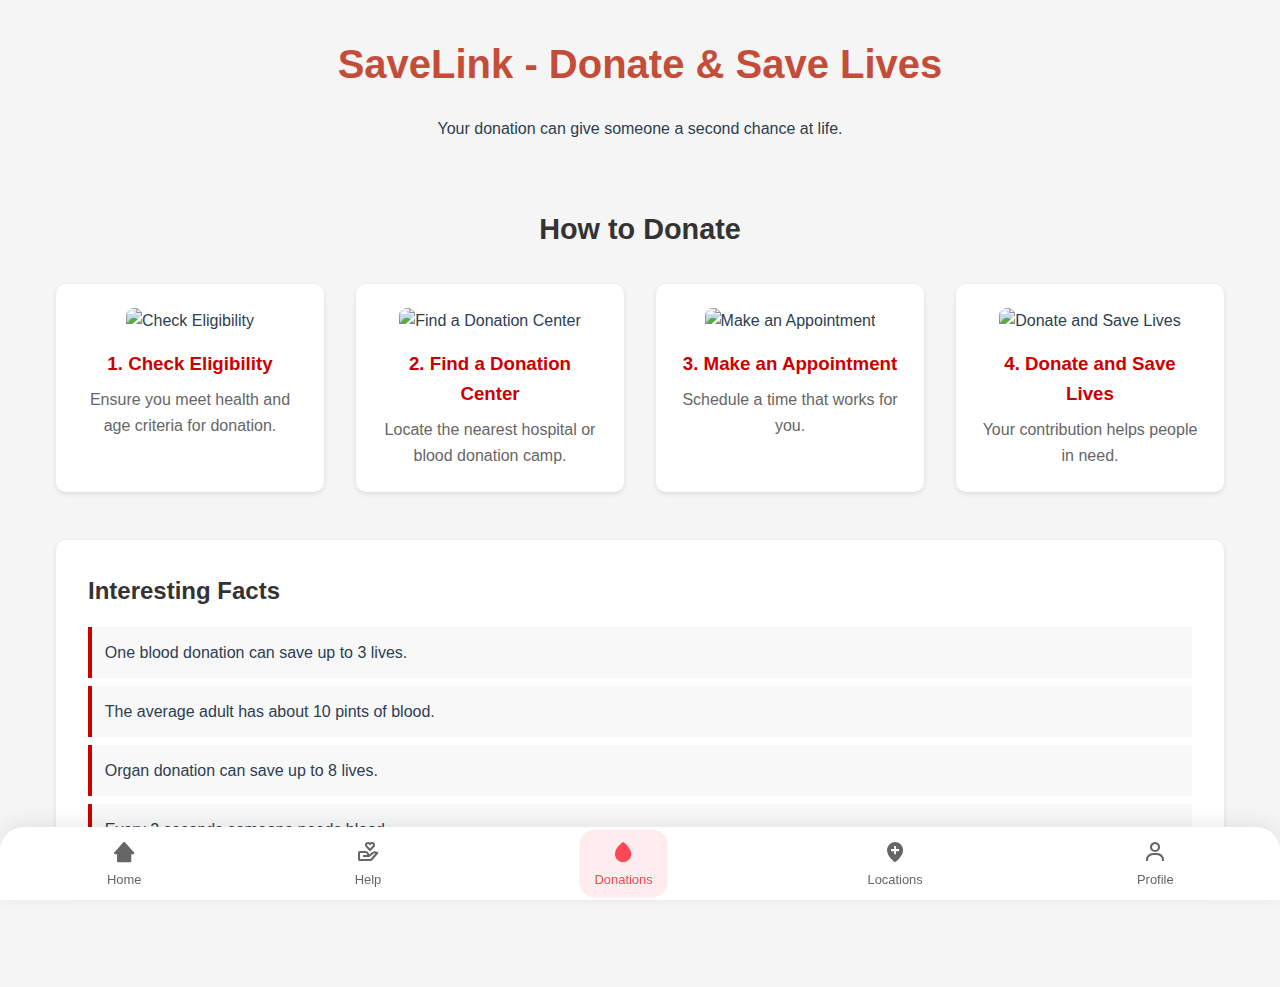
==== donations.html @ 1f7faf65 "Add files via upload" ====
<!DOCTYPE html>
<html lang="en">
<head>
    <meta charset="UTF-8">
    <meta name="viewport" content="width=device-width, initial-scale=1.0">
    <title>SaveLink - Donate & Save Lives</title>
    <link rel="stylesheet" href="https://unpkg.com/boxicons@2.1.4/css/boxicons.min.css">
    <link rel="stylesheet" href="styles.css">
</head>
<body>
<header>
    <h1>SaveLink - Donate & Save Lives</h1>
    <p>Your donation can give someone a second chance at life.</p>
</header>

<main class="container">
    <h2 class="steps-heading">How to Donate</h2>
    <section class="donation-process">
        <div class="process-step">
            <img src="photos/checklist.jpg" alt="Check Eligibility">
            <h3>1. Check Eligibility</h3>
            <p>Ensure you meet health and age criteria for donation.</p>
        </div>
        <div class="process-step">
            <img src="photos/point.avif" alt="Find a Donation Center">
            <h3>2. Find a Donation Center</h3>
            <p>Locate the nearest hospital or blood donation camp.</p>
        </div>
        <div class="process-step">
            <img src="photos/schedule.jpg" alt="Make an Appointment">
            <h3>3. Make an Appointment</h3>
            <p>Schedule a time that works for you.</p>
        </div>
        <div class="process-step">
            <img src="photos/blood2sec.jpg" alt="Donate and Save Lives">
            <h3>4. Donate and Save Lives</h3>
            <p>Your contribution helps people in need.</p>
        </div>
    </section>

    <section class="facts">
        <h2>Interesting Facts</h2>
        <ul>
            <li>One blood donation can save up to 3 lives.</li>
            <li>The average adult has about 10 pints of blood.</li>
            <li>Organ donation can save up to 8 lives.</li>
            <li>Every 2 seconds someone needs blood.</li>
        </ul>
    </section>
</main>

<div class="footer">
    <div class="fot-item" onclick="setActive(this)">
        <a href="home.html"></a><i class='bx bxs-home-alt-2'></i><div>Home</div>
    </div>
    <div class="fot-item" onclick="setActive(this)">
        <a href="help.html"></a><i class='bx bx-donate-heart'></i><div>Help</div>
    </div>
    <div class="fot-item" onclick="setActive(this)">
        <a href="donations.html"></a><i class='bx bxs-droplet'></i></i><div>Donations</div>
    </div>
    <div class="fot-item" onclick="setActive(this)">
        <a href="locations.html"></a><i class='bx bxs-location-plus'></i><div>Locations</div>
    </div>
    <div class="fot-item" onclick="setActive(this)">
        <a href="profile.html"></a><i class='bx bx-user'></i><div>Profile</div>
    </div>
</div>

<script src="script.js"></script>
</body>
</html>
---- styles.css ----
* {
    box-sizing: border-box;
    margin: 0;
    padding: 0;
}
body {
    margin: 0;
    font-family: 'Segoe UI', system-ui, sans-serif;
    padding-bottom: 60px;
    background-color: #f8f9fa;
    color: #2c3e50;
    line-height: 1.6;
    overflow-x: hidden;
}
@keyframes float {
    0%, 100% { transform: translateY(0); }
    50% { transform: translateY(-20px); }
}

@keyframes gradientBackground {
    0% { background-position: 0% 50%; }
    50% { background-position: 100% 50%; }
    100% { background-position: 0% 50%; }
}

@keyframes particles {
    0% { transform: translateY(0) rotate(0deg); opacity: 0; }
    50% { opacity: 1; }
    100% { transform: translateY(-100vh) rotate(360deg); opacity: 0; }
}

@keyframes rubberBand {
    0% { transform: scale3d(1, 1, 1); }
    30% { transform: scale3d(1.25, 0.75, 1); }
    40% { transform: scale3d(0.75, 1.25, 1); }
    50% { transform: scale3d(1.15, 0.85, 1); }
    65% { transform: scale3d(0.95, 1.05, 1); }
    75% { transform: scale3d(1.05, 0.95, 1); }
    100% { transform: scale3d(1, 1, 1); }
}

@keyframes shine {
    0% { left: -50%; }
    100% { left: 150%; }
}

@keyframes scalePulse {
    0%, 100% { transform: scale(1); }
    50% { transform: scale(1.05); }
}

/* ===== MAIN LAYOUT ===== */
.container {
    max-width: 1200px;
    margin: 0 auto;
    padding: 20px 20px 80px;
    animation: slideUp 0.8s ease forwards;
}

/* ===== HERO SECTION ===== */
.hero {
    text-align: center;
    padding: 80px 20px;
    border-radius: 15px;
    margin: 20px 0;
    position: relative;
    overflow: hidden;
    background: linear-gradient(-45deg, #ff6b6b, #C44D3A, #ff6b6b, #C44D3A);
    background-size: 400% 400%;
    animation: gradientBackground 15s ease infinite;
}

.hero::before {
    content: '';
    position: absolute;
    width: 200%;
    height: 200%;
    background: radial-gradient(circle, rgba(255,255,255,0.1) 10%, transparent 11%);
    background-size: 50px 50px;
    animation: particles 20s linear infinite;
    z-index: 0;
}

.hero * {
    position: relative;
    z-index: 1;
}

.hero h1 {
    color: white;
    font-size: 3rem;
    margin-bottom: 1rem;
    text-shadow: 0 4px 6px rgba(0,0,0,0.1);
    animation: rubberBand 1s both 0.5s;
}

.tagline {
    font-size: 1.8rem;
    color: rgba(255,255,255,0.9);
    margin-bottom: 2rem;
    animation: slideUp 0.8s ease 0.7s forwards;
}

.description {
    color: rgba(255,255,255,0.85);
    max-width: 800px;
    margin: 0 auto 3rem;
    animation: slideUp 0.8s ease 0.9s forwards;
}

/* ===== FEATURES SECTION ===== */
.features {
    padding: 4rem 0;
}

.features h2 {
    text-align: center;
    font-size: 2.5rem;
    margin-bottom: 4rem;
    animation: scalePulse 2s infinite;
}

.feature-grid {
    display: grid;
    grid-template-columns: repeat(auto-fit, minmax(250px, 1fr));
    gap: 2rem;
    padding: 0 20px;
    perspective: 1000px;
}

.feature-item {
    text-align: center;
    padding: 2rem;
    background: white;
    border-radius: 15px;
    box-shadow: 0 10px 30px rgba(0,0,0,0.1);
    transition: all 0.4s cubic-bezier(0.175, 0.885, 0.32, 1.275);
    transform-style: preserve-3d;
    opacity: 0;
    animation: slideUp 0.8s ease forwards;
}

.feature-item:hover {
    transform: translateY(-10px) rotateX(10deg) rotateY(-5deg);
    box-shadow: 0 25px 50px -12px rgba(0,0,0,0.25);
}

.feature-item i {
    font-size: 3rem;
    color: #C44D3A;
    margin-bottom: 1.5rem;
    transition: transform 0.5s ease;
}

.feature-item:hover i {
    animation: float 3s ease-in-out infinite;
}

/* ===== STEPS SECTION ===== */
.steps {
    padding: 4rem 0;
}

.steps h2 {
    text-align: center;
    font-size: 2.5rem;
    margin-bottom: 4rem;
}

.step-container {
    display: flex;
    justify-content: center;
    flex-wrap: wrap;
    gap: 2rem;
}

.step {
    flex: 1;
    min-width: 250px;
    text-align: center;
    padding: 2rem;
    background: white;
    border-radius: 15px;
    position: relative;
    opacity: 0;
    transform: translateY(50px);
    transition: all 0.8s cubic-bezier(0.175, 0.885, 0.32, 1.275);
}

.step.visible {
    opacity: 1;
    transform: translateY(0);
}

.step-number {
    width: 60px;
    height: 60px;
    background: #C44D3A;
    color: white;
    border-radius: 50%;
    display: flex;
    align-items: center;
    justify-content: center;
    font-size: 1.8rem;
    margin: -50px auto 2rem;
    box-shadow: 0 10px 20px rgba(196, 77, 58, 0.3);
}

/* ===== BUTTON STYLES ===== */
.cta-button {
    background: #C44D3A;
    color: white;
    padding: 1.2rem 3rem;
    border: none;
    border-radius: 30px;
    font-size: 1.2rem;
    cursor: pointer;
    transition: all 0.4s ease;
    position: relative;
    overflow: hidden;
    box-shadow: 0 10px 20px rgba(196, 77, 58, 0.3);
}

.cta-button::after {
    content: '';
    position: absolute;
    top: -50%;
    left: -50%;
    width: 200%;
    height: 200%;
    background: rgba(255,255,255,0.1);
    transform: rotate(45deg);
    animation: shine 3s infinite;
}

.cta-button:hover {
    transform: translateY(-3px) scale(1.05);
    box-shadow: 0 15px 30px rgba(196, 77, 58, 0.4);
}
.container {
    padding: 20px;
    padding-bottom: 80px; /* Space for footer */
}
/* Footer Styles */
.footer {
    position: fixed;
    bottom: 0;
    left: 0;
    right: 0;
    background: rgba(255, 255, 255, 0.98);
    backdrop-filter: blur(10px);
    display: flex;
    justify-content: space-around;
    padding: 1px 0;
    box-shadow: 0 -4px 20px rgba(0, 0, 0, 0.08);
    border-top-left-radius: 24px;
    border-top-right-radius: 24px;
    z-index: 1000;
    transition: all 0.3s cubic-bezier(0.4, 0, 0.2, 1);
}

.fot-item {
    display: flex;
    flex-direction: column;
    align-items: center;
    gap: 4px;
    color: #666;
    transition: all 0.3s ease;
    cursor: pointer;
    padding: 8px 16px;
    border-radius: 16px;
    transform: scale(0.95);
}

.fot-item.active {
    color: #ff4757;
    background: rgba(255, 71, 87, 0.1);
}

.fot-item i {
    font-size: 1.6rem;
    transition: transform 0.3s ease;
}

.fot-item div {
    font-size: 0.85rem;
    font-weight: 500;
    transition: color 0.3s ease;
}

/* Hover Effects */
.fot-item:hover {
    color: #ff6b6b;
    transform: scale(1);
}

.fot-item:hover i {
    transform: translateY(-2px);
}

/* Active State Animation */
@keyframes bounce {
    0% { transform: translateY(0); }
    50% { transform: translateY(-6px); }
    100% { transform: translateY(0); }
}

.fot-item.active i {
    animation: bounce 0.5s ease;
}/* Help Page Styles */
.container {
    max-width: 1200px;
    margin: 0 auto;
    padding: 30px 20px 80px;
}

.help-section {
    background: white;
    border-radius: 20px;
    padding: 40px;
    box-shadow: 0 10px 30px rgba(0,0,0,0.1);
}

h1 {
    color: #C44D3A;
    font-size: 2.5rem;
    margin-bottom: 20px;
}

.subtitle {
    color: #666;
    font-size: 1.1rem;
    margin-bottom: 40px;
}

.help-cards {
    display: grid;
    grid-template-columns: repeat(auto-fit, minmax(300px, 1fr));
    gap: 30px;
    margin-bottom: 40px;
}

.help-card {
    padding: 30px;
    border-radius: 15px;
    background: #fff7f6;
    transition: transform 0.3s ease;
}

.help-card:hover {
    transform: translateY(-5px);
}

.help-card h2 {
    color: #C44D3A;
    margin-bottom: 20px;
    display: flex;
    align-items: center;
    gap: 10px;
}

.help-card ol {
    padding-left: 20px;
    margin-bottom: 25px;
}

.help-card li {
    margin-bottom: 10px;
    color: #444;
}

.cta-button {
    background: #C44D3A;
    color: white;
    padding: 12px 30px;
    border: none;
    border-radius: 25px;
    font-size: 1rem;
    cursor: pointer;
    transition: all 0.3s ease;
}

.cta-button:hover {
    background: #b34434;
    transform: scale(1.05);
}

.faq-section {
    margin: 40px 0;
    padding: 30px;
    background: #f9f9f9;
    border-radius: 15px;
}

.faq-item {
    margin-bottom: 25px;
    padding: 15px;
    background: white;
    border-radius: 10px;
}

.question {
    color: #333;
    font-weight: 600;
    margin-bottom: 10px;
}

.answer {
    color: #666;
}

.contact-section {
    text-align: center;
    padding: 40px;
    background: #fff7f6;
    border-radius: 15px;
}

.contact-link {
    display: inline-flex;
    align-items: center;
    gap: 10px;
    color: #C44D3A;
    text-decoration: none;
    margin: 20px 0;
    font-size: 1.1rem;
}

.contact-button {
    background: transparent;
    border: 2px solid #C44D3A;
    color: #C44D3A;
    padding: 10px 25px;
    border-radius: 25px;
    transition: all 0.3s ease;
}

.contact-button:hover {
    background: #C44D3A;
    color: white;
}
/* Profile Styles */
.profile-header {
    text-align: center;
    padding: 2rem 0;
}

.avatar {
    position: relative;
    width: 100px;
    margin: 0 auto;
}

.avatar img {
    width: 100%;
    border-radius: 50%;
    border: 3px solid #e63946;
}

.edit-icon {
    position: absolute;
    bottom: 0;
    right: 0;
    background: #fff;
    border-radius: 50%;
    padding: 5px;
    cursor: pointer;
}

.user-name {
    margin: 1rem 0 0.5rem;
    color: #1d3557;
}

.user-role {
    color: #e63946;
    font-weight: 500;
}

.info-card {
    background: #fff;
    border-radius: 15px;
    padding: 1.5rem;
    margin-bottom: 1.5rem;
    box-shadow: 0 2px 10px rgba(0,0,0,0.1);
}

.info-card h2 {
    color: #1d3557;
    margin-bottom: 1rem;
    display: flex;
    align-items: center;
    gap: 0.5rem;
}

.contact-grid, .medical-grid {
    display: grid;
    gap: 1rem;
}

.contact-grid { grid-template-columns: repeat(auto-fit, minmax(150px, 1fr)); }
.medical-grid { grid-template-columns: repeat(auto-fit, minmax(120px, 1fr)); }

.contact-item, .medical-item {
    background: #f8f9fa;
    padding: 1rem;
    border-radius: 10px;
    text-align: center;
}

.edit-btn {
    background: #e63946;
    color: white;
    border: none;
    padding: 0.8rem 1.5rem;
    border-radius: 25px;
    margin-top: 1rem;
    width: 100%;
    cursor: pointer;
    transition: opacity 0.3s;
}

.logout-section {
    text-align: center;
    margin: 2rem 0;
}

.logout-btn {
    background: none;
    border: 2px solid #e63946;
    color: #e63946;
    padding: 0.8rem 2rem;
    border-radius: 25px;
    cursor: pointer;
    transition: all 0.3s;
}

/* Interactive States */
.edit-btn:hover, .logout-btn:hover {
    opacity: 0.9;
    transform: translateY(-2px);
}
.locations-main {
    padding: 20px;
    height: calc(100vh - 80px);
    display: flex;
    flex-direction: column;
}

.search-container {
    margin-bottom: 20px;
    position: relative;
}

.search-input {
    width: 100%;
    padding: 12px 40px 12px 20px;
    border-radius: 25px;
    border: 1px solid #e0e0e0;
    font-size: 16px;
}

.search-icon {
    position: absolute;
    right: 15px;
    top: 50%;
    transform: translateY(-50%);
    color: #666;
}

.content-wrapper {
    display: flex;
    gap: 20px;
    flex-grow: 1;
    height: calc(100% - 60px);
}

.locations-sidebar {
    width: 350px;
    background: #ffffff;
    border-radius: 12px;
    box-shadow: 0 2px 8px rgba(0,0,0,0.1);
    overflow: hidden;
}

.locations-list {
    height: 100%;
    overflow-y: auto;
}

.location-card {
    padding: 15px;
    border-bottom: 1px solid #f0f0f0;
    cursor: pointer;
    transition: background 0.2s;
}

.location-card:hover {
    background: #f8f8f8;
}

.location-card.active {
    background: #fff5f5;
    border-left: 4px solid #e53935;
}

.map-frame {
    flex: 1;
    border-radius: 12px;
    overflow: hidden;
    box-shadow: 0 2px 8px rgba(0,0,0,0.1);
}

.map-frame iframe {
    width: 100%;
    height: 100%;
    border: 0;
}

@media (max-width: 768px) {
    .content-wrapper {
        flex-direction: column;
    }

    .locations-sidebar {
        width: 100%;
        height: 300px;
    }

    .map-frame {
        height: 300px;
    }
}
/* Profile Box */
.profile-box {
    max-width: 500px;
    margin: 0 auto;
    padding: 20px;
    background: #fff;
    border-radius: 15px;
    box-shadow: 0 0 20px rgba(0,0,0,0.1);
}

/* Avatar Upload */
.avatar-upload {
    position: relative;
    max-width: 120px;
    margin: -60px auto 20px;
}

.avatar-edit {
    position: absolute;
    right: -10px;
    bottom: -10px;
    z-index: 1;
}

.avatar-edit input {
    display: none;
}

.avatar-edit label {
    display: flex;
    align-items: center;
    justify-content: center;
    width: 40px;
    height: 40px;
    background: #e74c3c;
    border-radius: 50%;
    color: white;
    cursor: pointer;
    box-shadow: 0 2px 4px rgba(0,0,0,0.2);
}

.avatar-preview {
    width: 120px;
    height: 120px;
    border-radius: 50%;
    border: 3px solid #fff;
    box-shadow: 0 2px 4px rgba(0,0,0,0.1);
    overflow: hidden;
}

#imagePreview {
    width: 100%;
    height: 100%;
    background-size: cover;
    background-position: center;
}

/* Compact Form */
.compact-form {
    padding-top: 20px;
}

.form-row {
    display: grid;
    grid-template-columns: 1fr 1fr;
    gap: 15px;
    margin-bottom: 15px;
}

.input-group {
    position: relative;
}

.input-group label {
    font-size: 0.9em;
    color: #666;
    margin-bottom: 5px;
    display: block;
}

.input-group input,
.input-group select,
.input-group textarea {
    width: 100%;
    padding: 8px 12px;
    border: 1px solid #ddd;
    border-radius: 8px;
    font-size: 0.95em;
}

.full-width {
    grid-column: span 2;
}

.save-btn {
    width: 100%;
    padding: 12px;
    background: #e74c3c;
    color: white;
    border: none;
    border-radius: 8px;
    font-weight: 600;
    cursor: pointer;
    margin-top: 10px;
}

@media (max-width: 480px) {
    .form-row {
        grid-template-columns: 1fr;
    }
    .full-width {
        grid-column: span 1;
    }
}
/* New Hero Section */
.donation-hero {
    background: linear-gradient(135deg, #ffe8e4 0%, #fff1f0 100%);
    border-radius: 20px;
    margin: 2rem 0;
    padding: 4rem 2rem;
    text-align: center;
}

.hero-content h1 {
    color: #C44D3A;
    font-size: 2.8rem;
    margin-bottom: 1rem;
}

.hero-subtext {
    color: #666;
    font-size: 1.1rem;
    max-width: 600px;
    margin: 0 auto 2rem;
}

.donation-illustration {
    position: relative;
    width: 200px;
    height: 200px;
    margin: 2rem auto;
}

.donation-illustration i {
    font-size: 5rem;
    color: #C44D3A;
    position: relative;
    z-index: 2;
}

.heart-pulse {
    position: absolute;
    width: 100%;
    height: 100%;
    background: rgba(196, 77, 58, 0.1);
    border-radius: 50%;
    animation: pulse 2s infinite;
}
* {
    margin: 0;
    padding: 0;
    box-sizing: border-box;
    font-family: 'Segoe UI', Tahoma, Geneva, Verdana, sans-serif;
}

body {
    background-color: #f5f5f5;
    padding-bottom: 60px; /* Space for fixed footer */
}

header {
    text-align: center;
    padding: 2rem 1rem;
}

heade h1 {
    font-size: 2rem;
    margin-bottom: 0.5rem;
}

.container {
    max-width: 1200px;
    margin: 0 auto;
    padding: 2rem 1rem;
}

.steps-heading {
    text-align: center;
    color: #333;
    margin-bottom: 2rem;
    font-size: 1.8rem;
}

.donation-process {
    display: grid;
    grid-template-columns: repeat(auto-fit, minmax(250px, 1fr));
    gap: 2rem;
    margin-bottom: 3rem;
}

.process-step {
    background: white;
    padding: 1.5rem;
    border-radius: 10px;
    text-align: center;
    box-shadow: 0 2px 5px rgba(0,0,0,0.1);
    transition: transform 0.3s ease;
}

.process-step:hover {
    transform: translateY(-5px);
}

.process-step img {
    width: 100%;
    height: 200px;
    object-fit: cover;
    border-radius: 8px;
    margin-bottom: 1rem;
}

.process-step h3 {
    color: #cc0000;
    margin-bottom: 0.5rem;
}

.process-step p {
    color: #666;
    line-height: 1.6;
}

.facts {
    background: #fff;
    padding: 2rem;
    border-radius: 10px;
    box-shadow: 0 2px 5px rgba(0,0,0,0.1);
}

.facts h2 {
    color: #333;
    margin-bottom: 1rem;
    font-size: 1.5rem;
}

.facts ul {
    list-style-type: none;
}

.facts li {
    padding: 0.8rem;
    margin-bottom: 0.5rem;
    background: #f8f8f8;
    border-left: 4px solid #cc0000;
}


@media (max-width: 768px) {
    .donation-process {
        grid-template-columns: 1fr;
    }

    header h1 {
        font-size: 1.5rem;
    }

    .process-step img {
        height: 150px;
    }

    .footer {
        font-size: 0.8rem;
    }
}
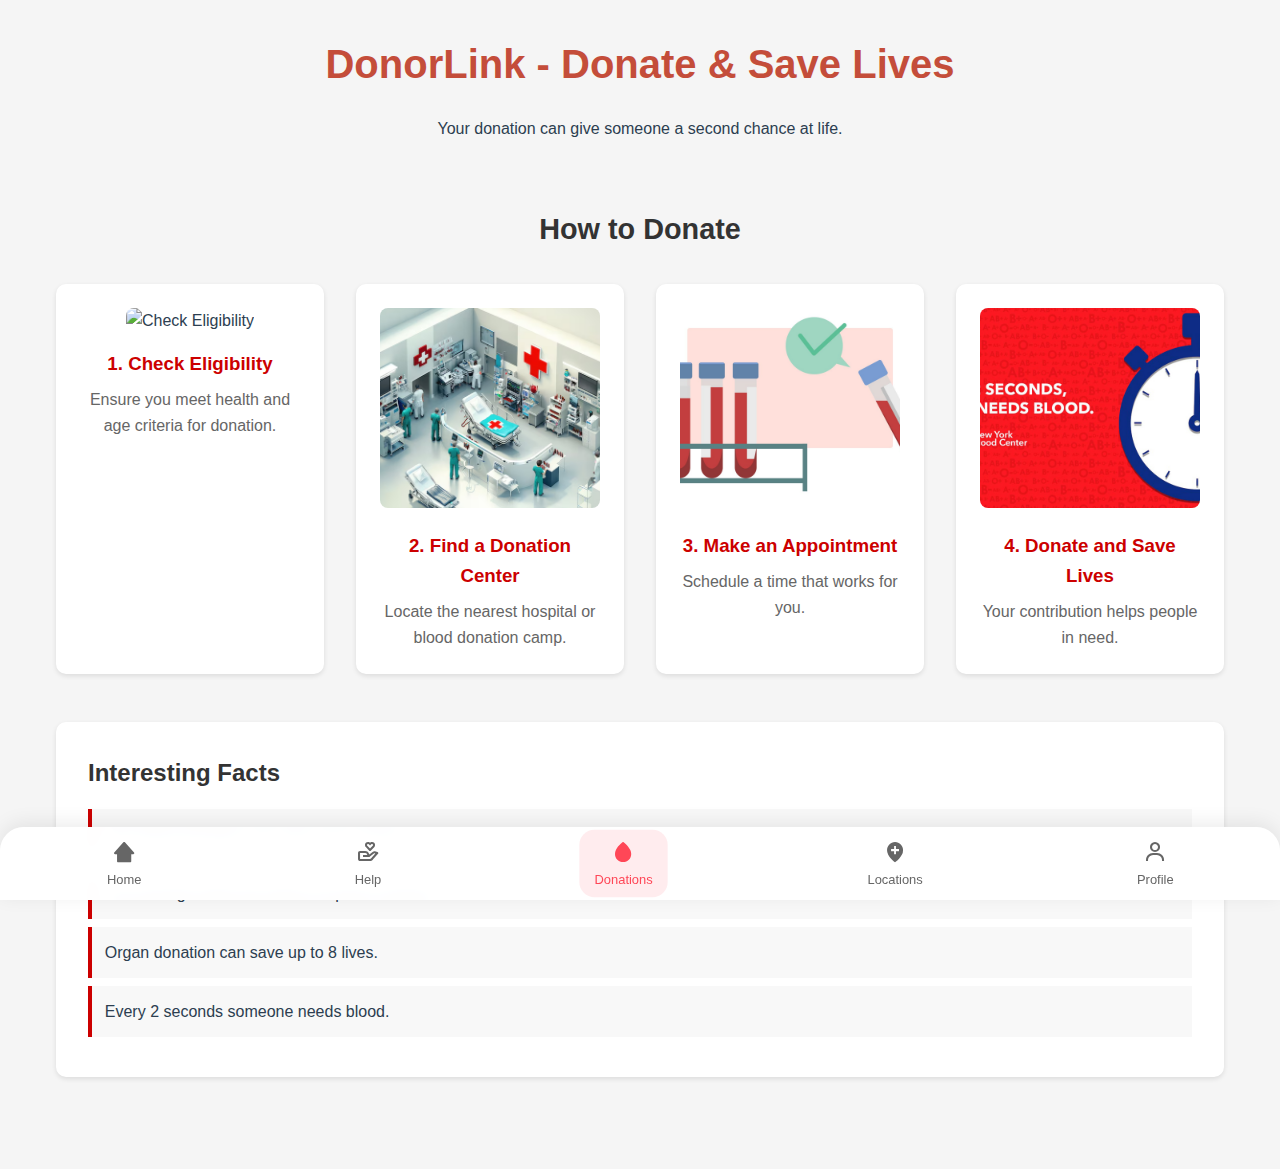
==== commit 33db8416: "Update donations.html" ====
--- a/donations.html
+++ b/donations.html
@@ -3,13 +3,13 @@
 <head>
     <meta charset="UTF-8">
     <meta name="viewport" content="width=device-width, initial-scale=1.0">
-    <title>SaveLink - Donate & Save Lives</title>
+    <title>DonorLink - Donate & Save Lives</title>
     <link rel="stylesheet" href="https://unpkg.com/boxicons@2.1.4/css/boxicons.min.css">
     <link rel="stylesheet" href="styles.css">
 </head>
 <body>
 <header>
-    <h1>SaveLink - Donate & Save Lives</h1>
+    <h1>DonorLink - Donate & Save Lives</h1>
     <p>Your donation can give someone a second chance at life.</p>
 </header>
 
@@ -49,6 +49,8 @@
     </section>
 </main>
 
+
+
 <div class="footer">
     <div class="fot-item" onclick="setActive(this)">
         <a href="home.html"></a><i class='bx bxs-home-alt-2'></i><div>Home</div>
@@ -69,4 +71,4 @@
 
 <script src="script.js"></script>
 </body>
-</html>+</html>
